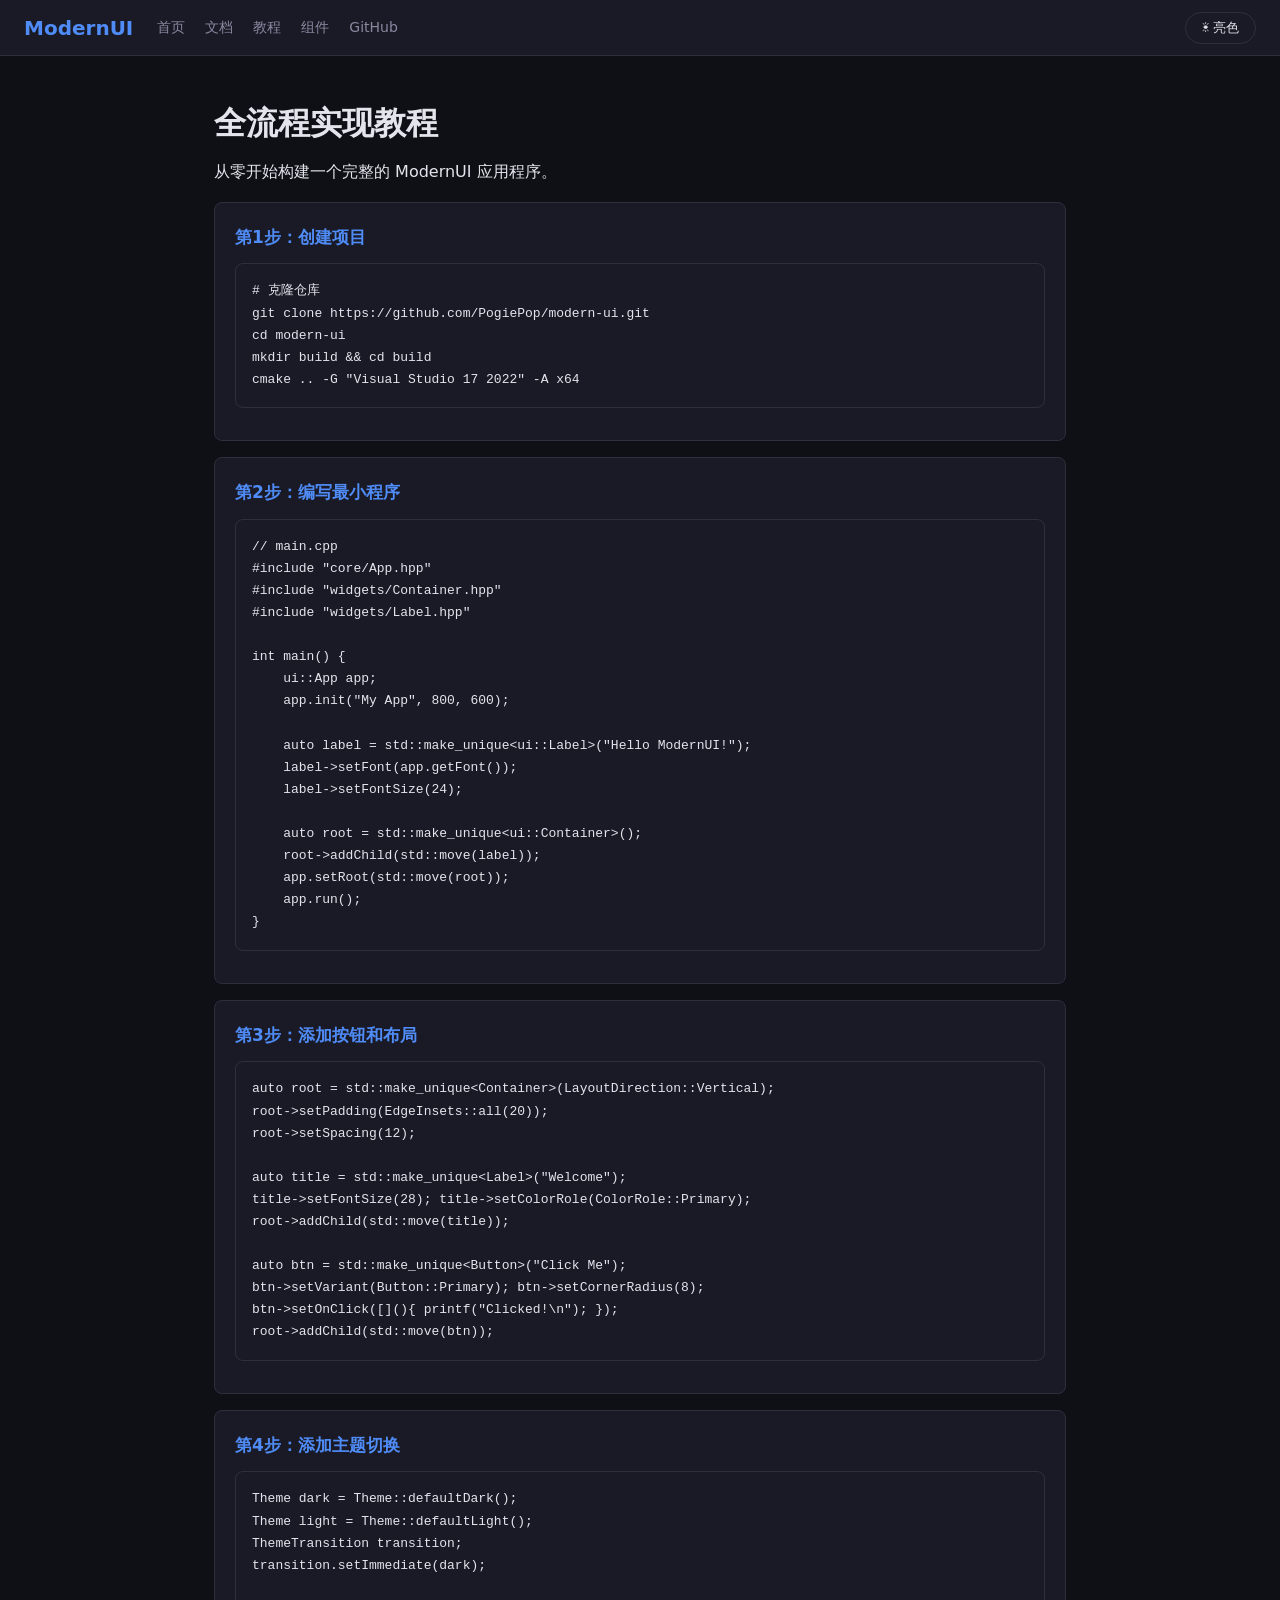
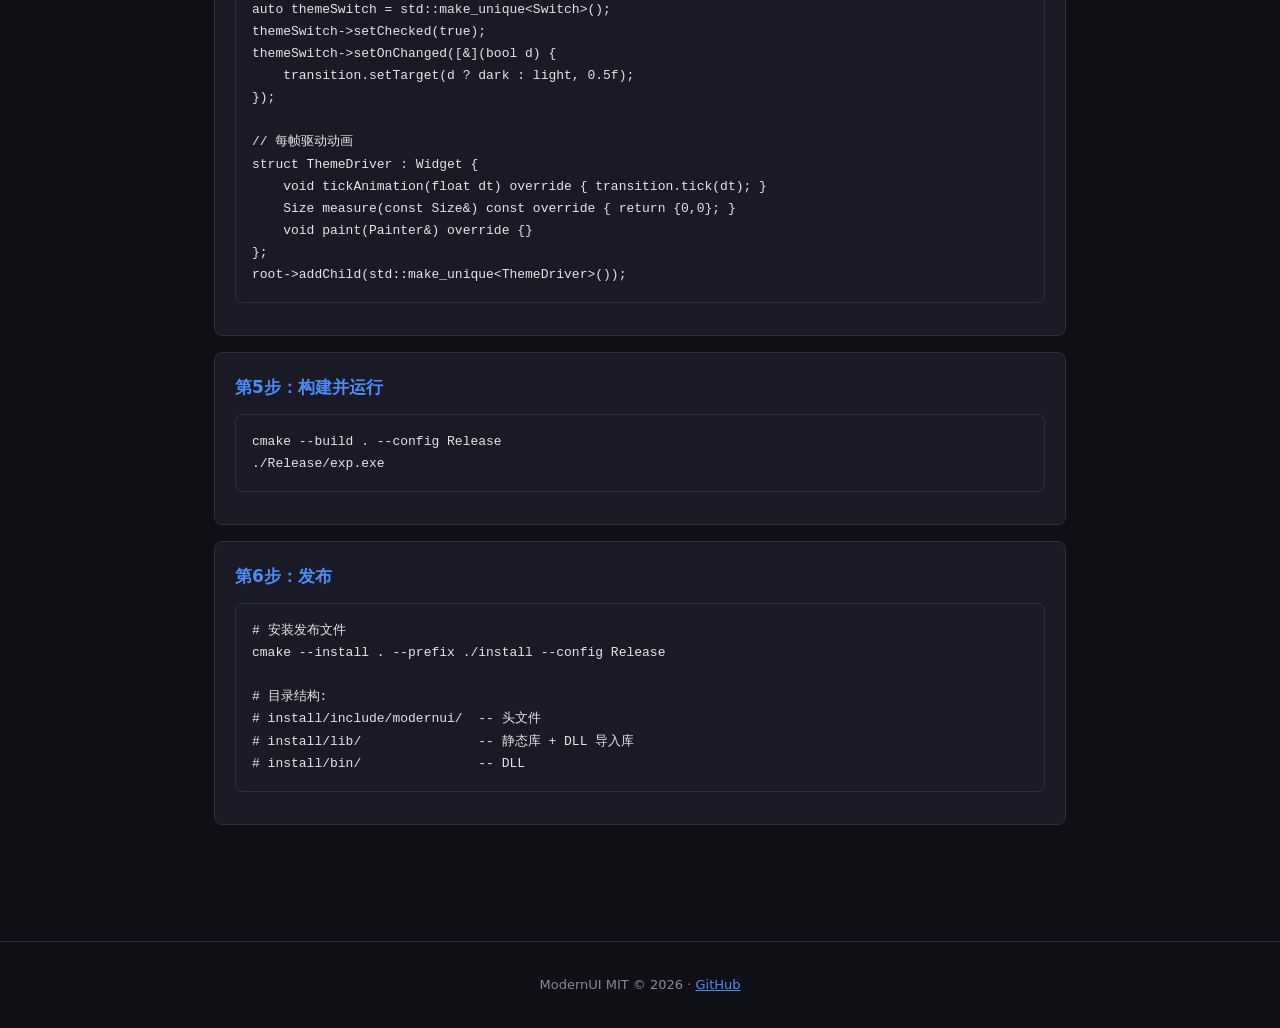
==== docs/tutorial.html @ a2fe8abb "v2.0: Full Chinese docs, Config class, ThreadPool, CMake install targets, GitHub Pages site - Config" ====
<!DOCTYPE html><html lang="zh-CN"><head><meta charset="UTF-8"><meta name="viewport" content="width=device-width,initial-scale=1.0"><title>教程 — ModernUI</title>
<style>:root{--bg:#0F0F16;--surface:#1A1A26;--border:#2E2E3E;--text:#E4E4EC;--text2:#8888A0;--primary:#4F8CF7;--accent:#A78BFA;--success:#34D399;--radius:8px;--transition:0.4s}[data-theme="light"]{--bg:#F8FAFC;--surface:#fff;--border:#CBD5E1;--text:#0F172A;--text2:#475569;--primary:#3B82F6;--accent:#8B5CF6;--success:#10B981}*{margin:0;padding:0;box-sizing:border-box;transition:background var(--transition),color var(--transition)}body{font-family:'Segoe UI',system-ui;background:var(--bg);color:var(--text);line-height:1.7}a{color:var(--primary)}nav{background:var(--surface);border-bottom:1px solid var(--border);padding:0 24px;display:flex;align-items:center;height:56px;gap:24px;position:sticky;top:0;z-index:100}nav .logo{font-size:20px;font-weight:700;color:var(--primary)}nav .links{display:flex;gap:20px;flex:1}nav .links a{color:var(--text2);font-size:14px;font-weight:500;text-decoration:none}nav .links a:hover{color:var(--text)}nav .theme-btn{background:var(--surface);border:1px solid var(--border);color:var(--text);padding:6px 16px;border-radius:20px;cursor:pointer;font-size:13px}.content{max-width:900px;margin:0 auto;padding:40px 24px}h1{font-size:32px;margin-bottom:8px}h2{font-size:22px;margin:36px 0 12px;padding-bottom:8px;border-bottom:1px solid var(--border)}h3{font-size:17px;margin:20px 0 8px}.step{background:var(--surface);border:1px solid var(--border);border-radius:var(--radius);padding:20px;margin:16px 0}.step h3{color:var(--primary);margin-top:0}code{background:var(--surface);border:1px solid var(--border);border-radius:4px;padding:2px 6px;font-size:13px}pre{background:var(--surface);border:1px solid var(--border);border-radius:var(--radius);padding:16px;overflow-x:auto;margin:12px 0}pre code{background:none;border:none;padding:0}</style></head><body>
<nav><div class="logo">ModernUI</div><div class="links"><a href="index.html">首页</a><a href="docs.html">文档</a><a href="tutorial.html">教程</a><a href="components.html">组件</a><a href="https://github.com/PogiePop/modern-ui">GitHub</a></div><button class="theme-btn" onclick="toggleTheme()" id="tbtn">☀ 亮色</button></nav>

<div class="content">
<h1>全流程实现教程</h1>
<p>从零开始构建一个完整的 ModernUI 应用程序。</p>

<div class="step"><h3>第1步：创建项目</h3>
<pre><code># 克隆仓库
git clone https://github.com/PogiePop/modern-ui.git
cd modern-ui
mkdir build && cd build
cmake .. -G "Visual Studio 17 2022" -A x64</code></pre></div>

<div class="step"><h3>第2步：编写最小程序</h3>
<pre><code>// main.cpp
#include "core/App.hpp"
#include "widgets/Container.hpp"
#include "widgets/Label.hpp"

int main() {
    ui::App app;
    app.init("My App", 800, 600);

    auto label = std::make_unique&lt;ui::Label&gt;("Hello ModernUI!");
    label->setFont(app.getFont());
    label->setFontSize(24);

    auto root = std::make_unique&lt;ui::Container&gt;();
    root->addChild(std::move(label));
    app.setRoot(std::move(root));
    app.run();
}</code></pre></div>

<div class="step"><h3>第3步：添加按钮和布局</h3>
<pre><code>auto root = std::make_unique&lt;Container&gt;(LayoutDirection::Vertical);
root->setPadding(EdgeInsets::all(20));
root->setSpacing(12);

auto title = std::make_unique&lt;Label&gt;("Welcome");
title->setFontSize(28); title->setColorRole(ColorRole::Primary);
root->addChild(std::move(title));

auto btn = std::make_unique&lt;Button&gt;("Click Me");
btn->setVariant(Button::Primary); btn->setCornerRadius(8);
btn->setOnClick([](){ printf("Clicked!\n"); });
root->addChild(std::move(btn));</code></pre></div>

<div class="step"><h3>第4步：添加主题切换</h3>
<pre><code>Theme dark = Theme::defaultDark();
Theme light = Theme::defaultLight();
ThemeTransition transition;
transition.setImmediate(dark);

auto themeSwitch = std::make_unique&lt;Switch&gt;();
themeSwitch->setChecked(true);
themeSwitch->setOnChanged([&](bool d) {
    transition.setTarget(d ? dark : light, 0.5f);
});

// 每帧驱动动画
struct ThemeDriver : Widget {
    void tickAnimation(float dt) override { transition.tick(dt); }
    Size measure(const Size&) const override { return {0,0}; }
    void paint(Painter&) override {}
};
root->addChild(std::make_unique&lt;ThemeDriver&gt;());</code></pre></div>

<div class="step"><h3>第5步：构建并运行</h3>
<pre><code>cmake --build . --config Release
./Release/exp.exe</code></pre></div>

<div class="step"><h3>第6步：发布</h3>
<pre><code># 安装发布文件
cmake --install . --prefix ./install --config Release

# 目录结构:
# install/include/modernui/  -- 头文件
# install/lib/               -- 静态库 + DLL 导入库
# install/bin/               -- DLL</code></pre></div>
</div>

<footer style="border-top:1px solid var(--border);padding:32px;text-align:center;color:var(--text2);font-size:13px;margin-top:60px">ModernUI MIT &copy; 2026 · <a href="https://github.com/PogiePop/modern-ui">GitHub</a></footer>
<script>function toggleTheme(){var h=document.documentElement;var d=h.getAttribute('data-theme')!=='light';h.setAttribute('data-theme',d?'light':'');document.getElementById('tbtn').textContent=d?'☾ 暗色':'☀ 亮色';localStorage.setItem('theme',d?'light':'dark')}(function(){if(localStorage.getItem('theme')==='light'){document.documentElement.setAttribute('data-theme','light');document.getElementById('tbtn').textContent='☾ 暗色'}})();</script>
</body></html>
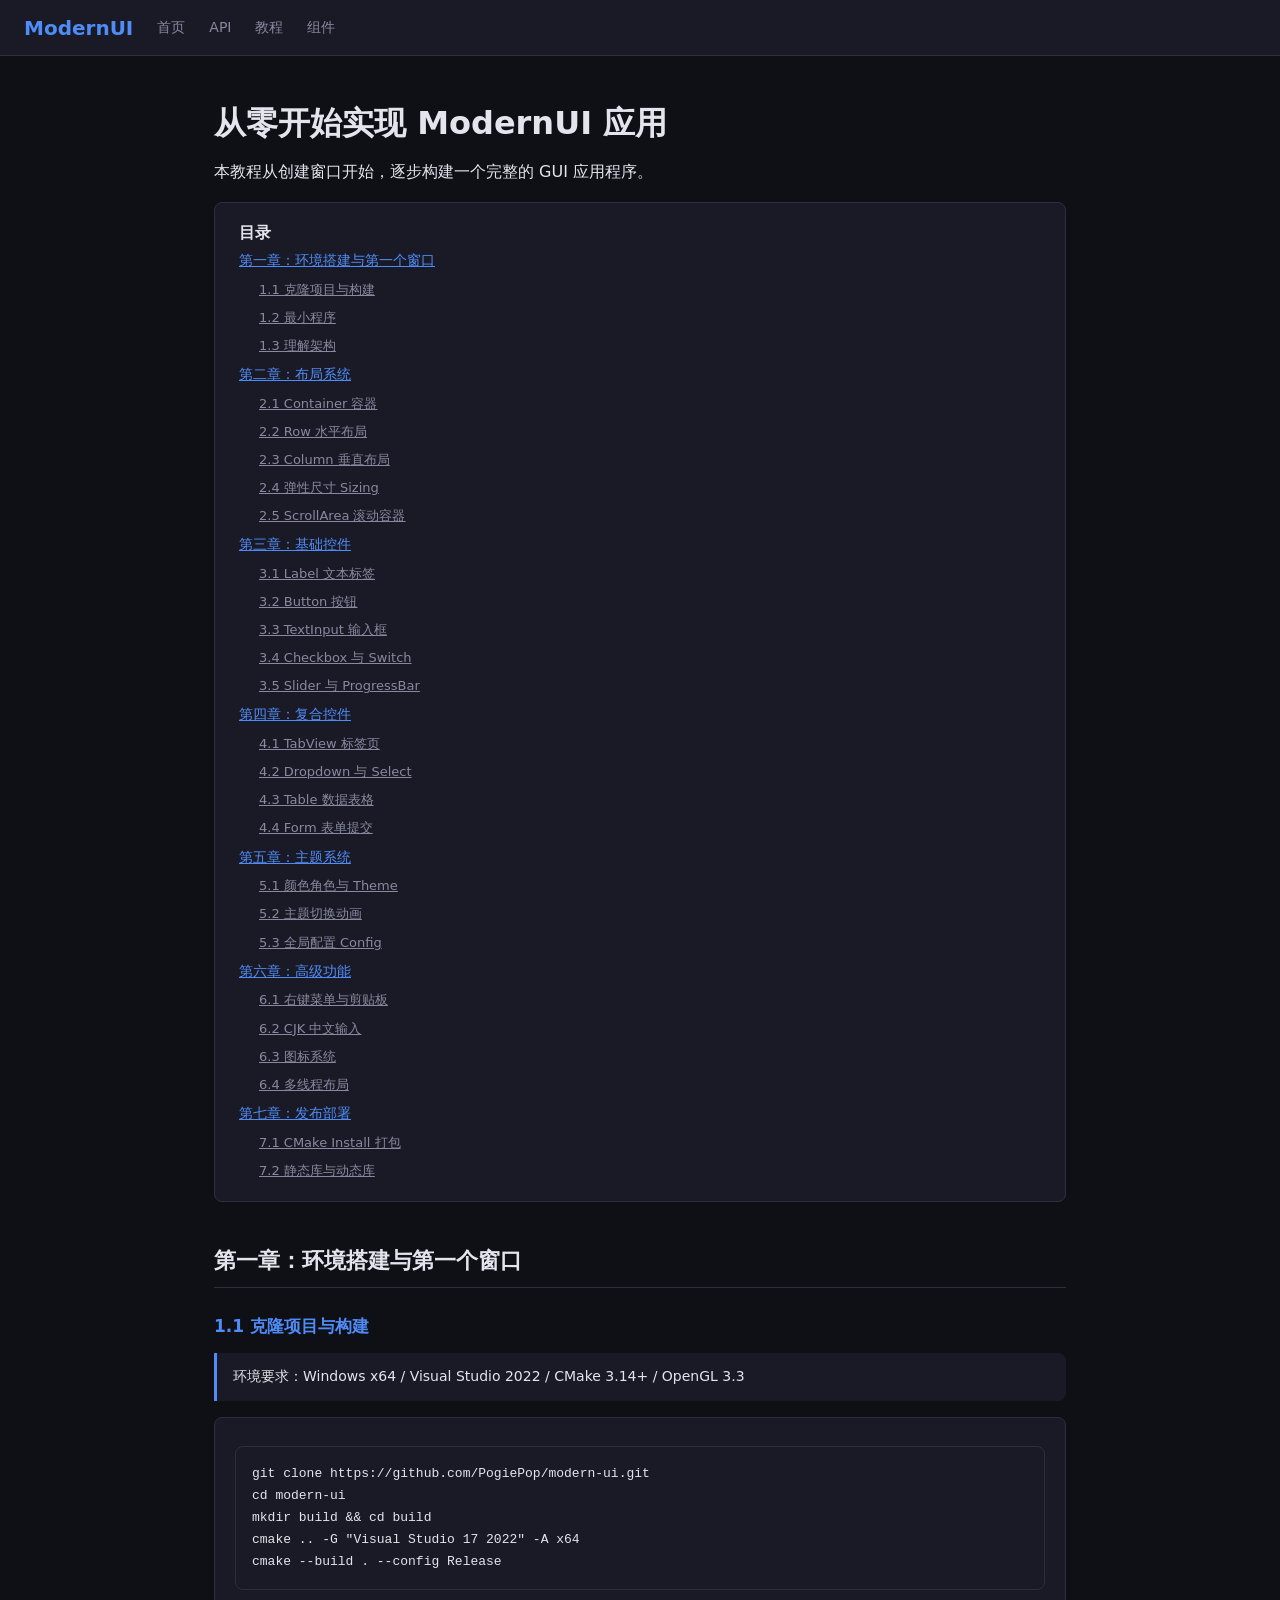
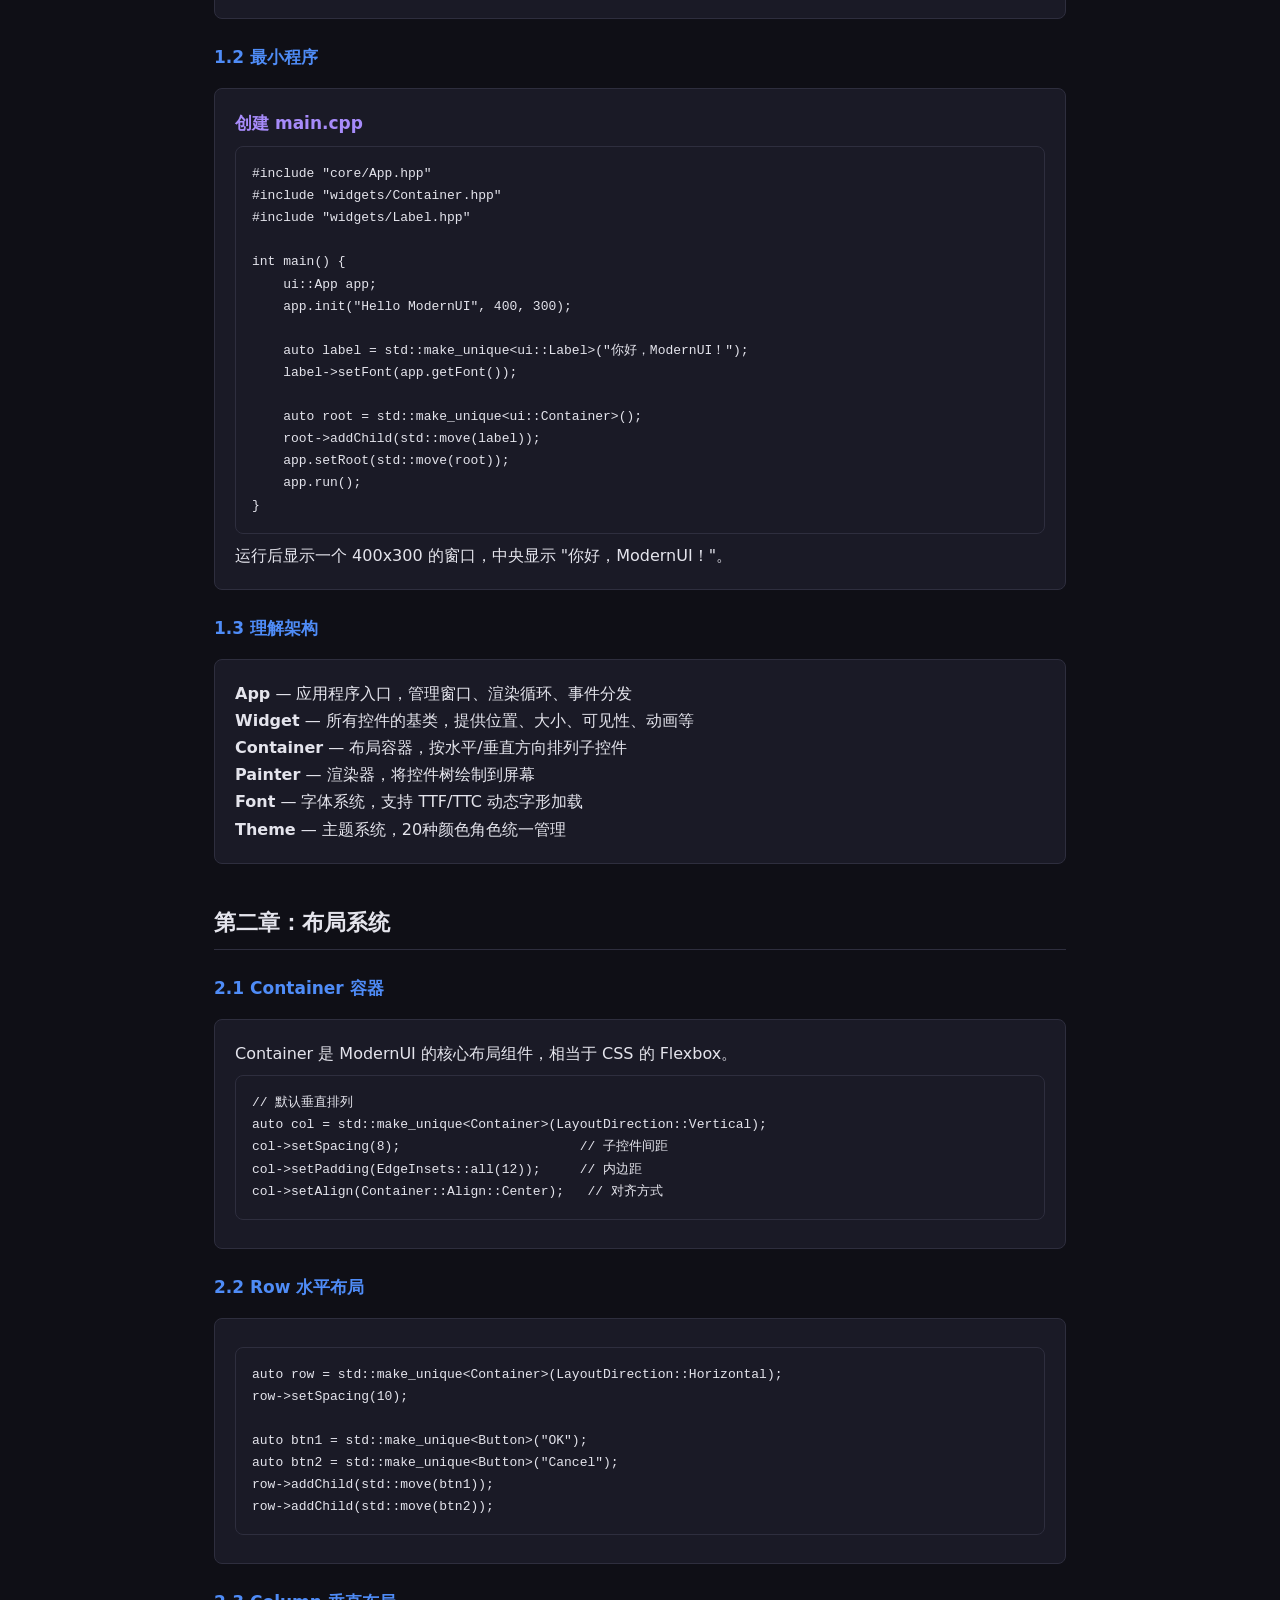
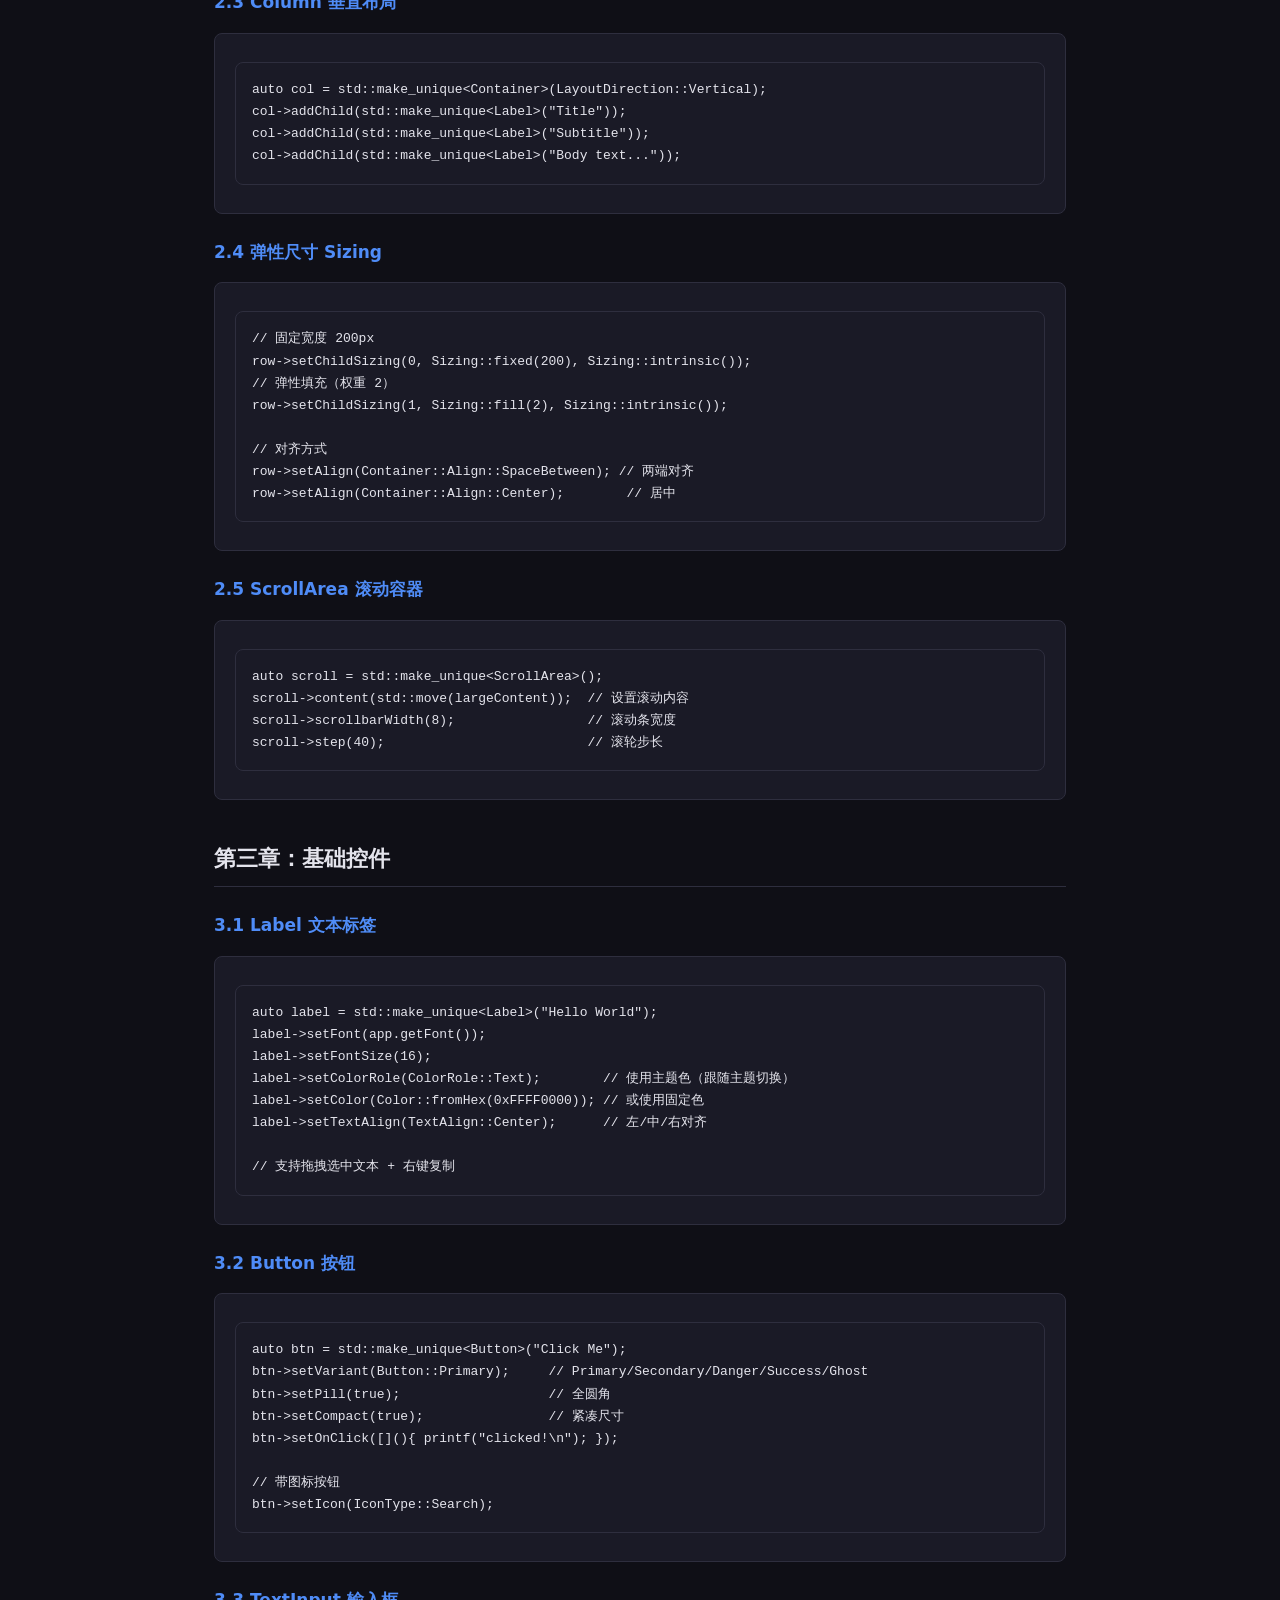
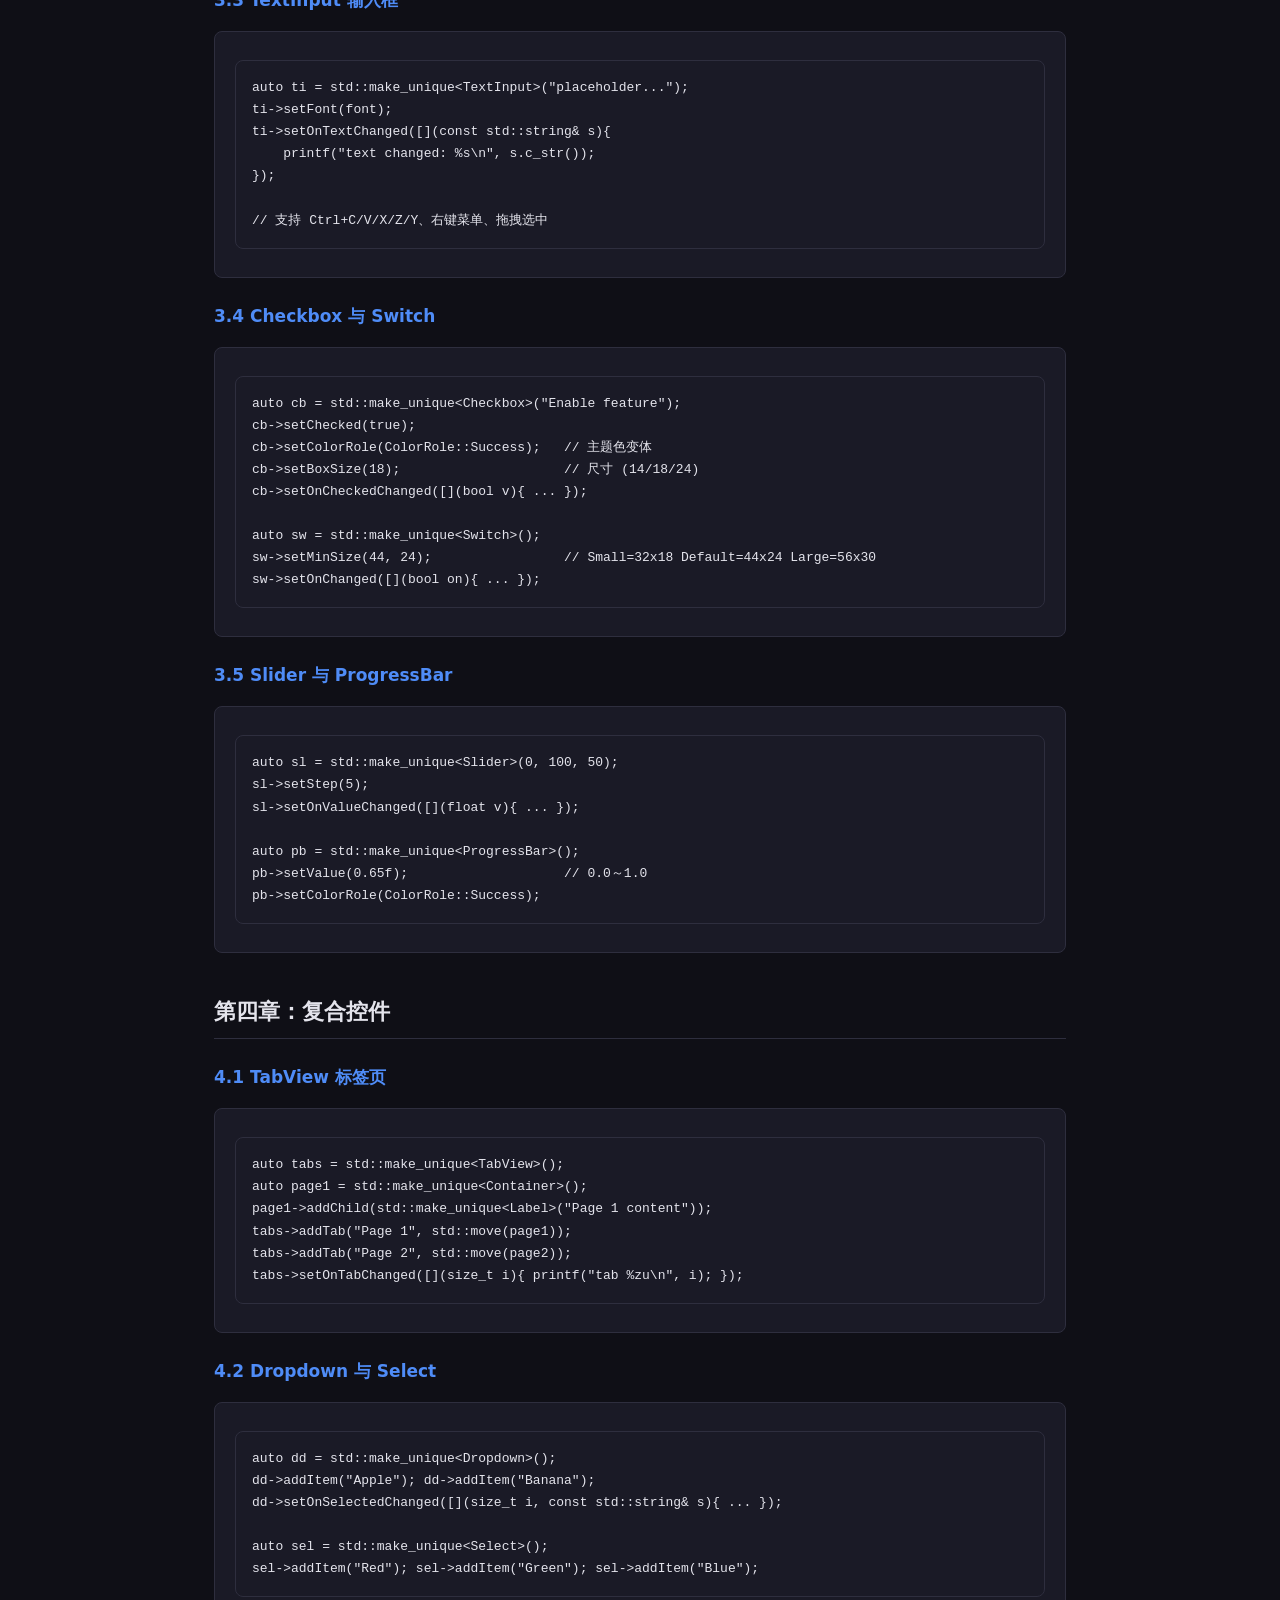
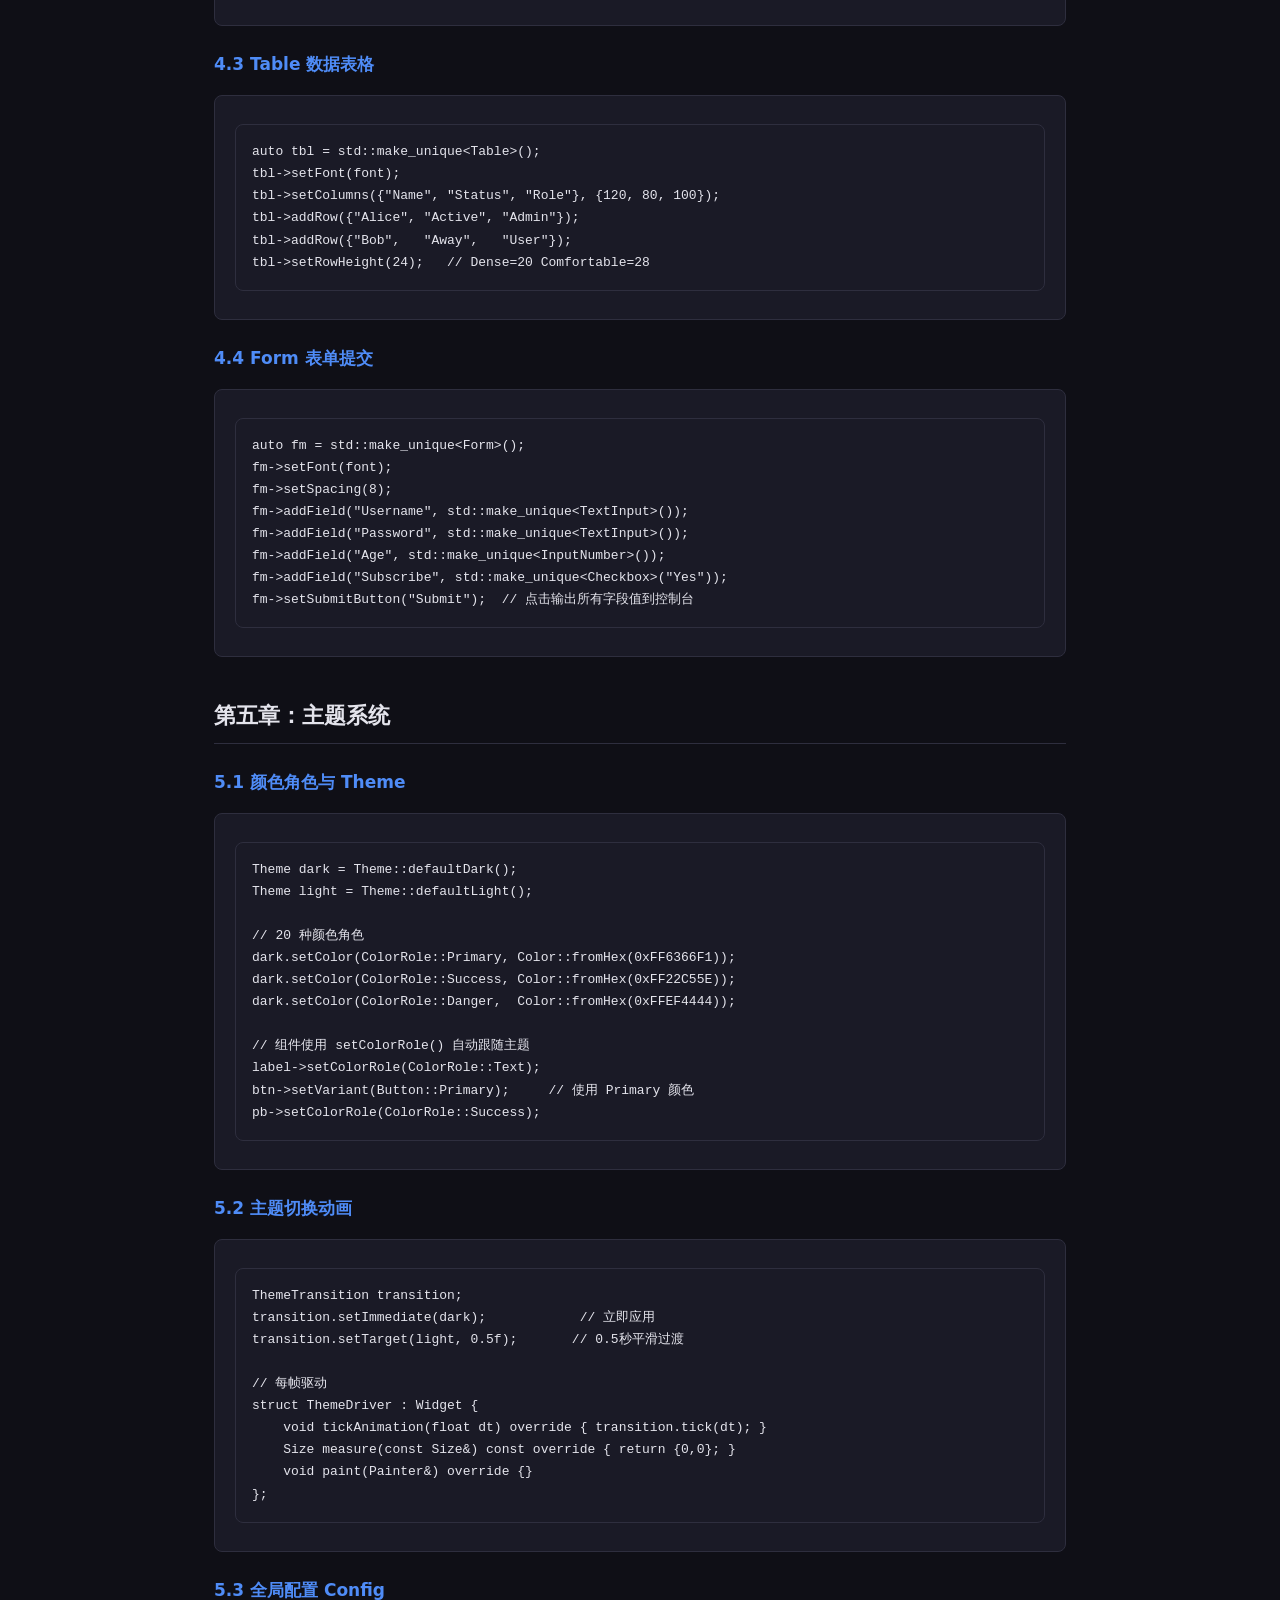
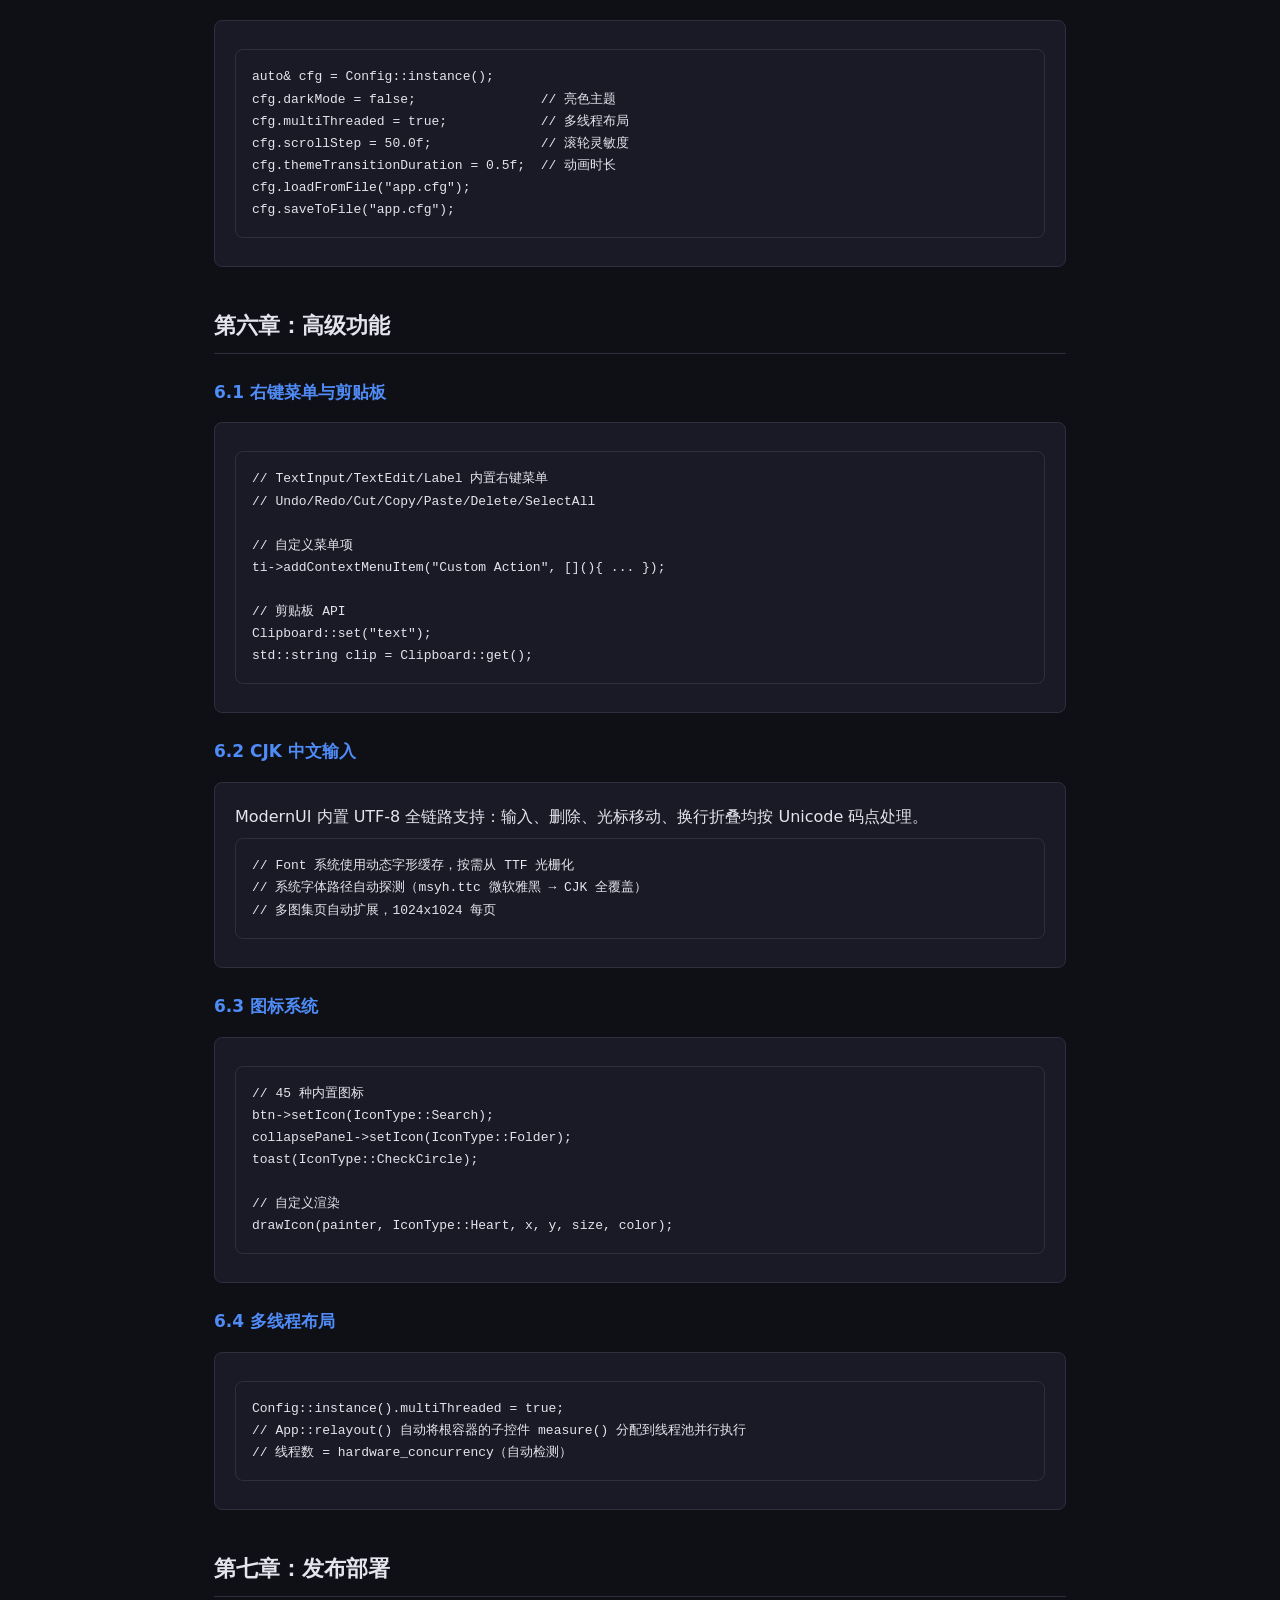
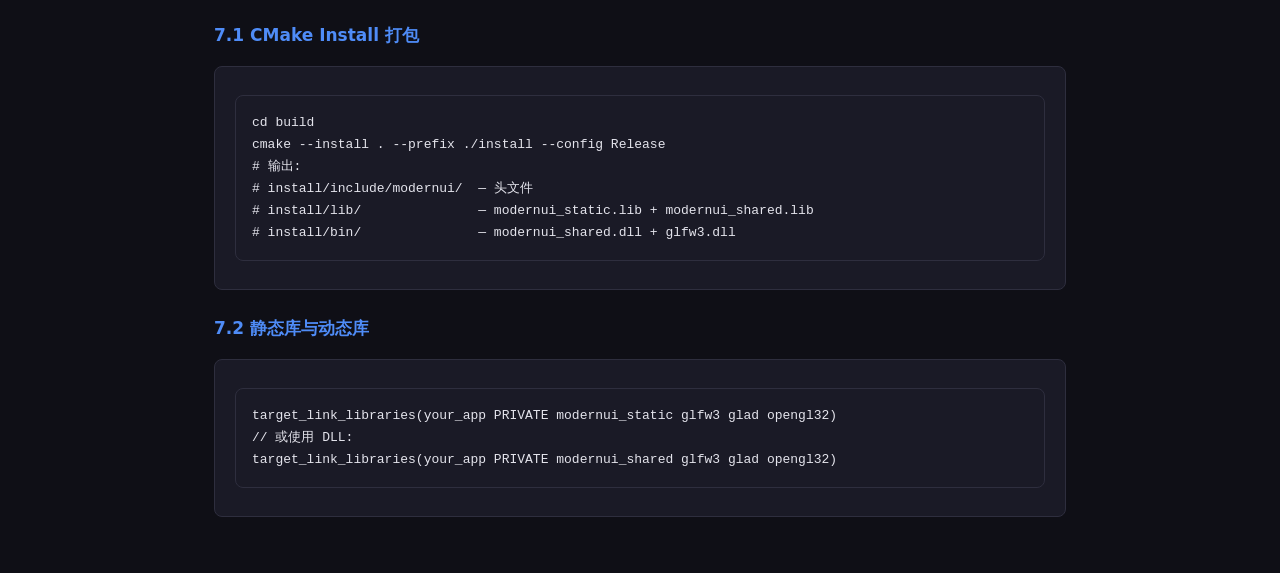
==== commit 262eb036: "docs: complete API reference + from-scratch tutorial with TOC, all Chinese" ====
--- a/docs/tutorial.html
+++ b/docs/tutorial.html
@@ -1,86 +1,356 @@
-<!DOCTYPE html><html lang="zh-CN"><head><meta charset="UTF-8"><meta name="viewport" content="width=device-width,initial-scale=1.0"><title>教程 — ModernUI</title>
-<style>:root{--bg:#0F0F16;--surface:#1A1A26;--border:#2E2E3E;--text:#E4E4EC;--text2:#8888A0;--primary:#4F8CF7;--accent:#A78BFA;--success:#34D399;--radius:8px;--transition:0.4s}[data-theme="light"]{--bg:#F8FAFC;--surface:#fff;--border:#CBD5E1;--text:#0F172A;--text2:#475569;--primary:#3B82F6;--accent:#8B5CF6;--success:#10B981}*{margin:0;padding:0;box-sizing:border-box;transition:background var(--transition),color var(--transition)}body{font-family:'Segoe UI',system-ui;background:var(--bg);color:var(--text);line-height:1.7}a{color:var(--primary)}nav{background:var(--surface);border-bottom:1px solid var(--border);padding:0 24px;display:flex;align-items:center;height:56px;gap:24px;position:sticky;top:0;z-index:100}nav .logo{font-size:20px;font-weight:700;color:var(--primary)}nav .links{display:flex;gap:20px;flex:1}nav .links a{color:var(--text2);font-size:14px;font-weight:500;text-decoration:none}nav .links a:hover{color:var(--text)}nav .theme-btn{background:var(--surface);border:1px solid var(--border);color:var(--text);padding:6px 16px;border-radius:20px;cursor:pointer;font-size:13px}.content{max-width:900px;margin:0 auto;padding:40px 24px}h1{font-size:32px;margin-bottom:8px}h2{font-size:22px;margin:36px 0 12px;padding-bottom:8px;border-bottom:1px solid var(--border)}h3{font-size:17px;margin:20px 0 8px}.step{background:var(--surface);border:1px solid var(--border);border-radius:var(--radius);padding:20px;margin:16px 0}.step h3{color:var(--primary);margin-top:0}code{background:var(--surface);border:1px solid var(--border);border-radius:4px;padding:2px 6px;font-size:13px}pre{background:var(--surface);border:1px solid var(--border);border-radius:var(--radius);padding:16px;overflow-x:auto;margin:12px 0}pre code{background:none;border:none;padding:0}</style></head><body>
-<nav><div class="logo">ModernUI</div><div class="links"><a href="index.html">首页</a><a href="docs.html">文档</a><a href="tutorial.html">教程</a><a href="components.html">组件</a><a href="https://github.com/PogiePop/modern-ui">GitHub</a></div><button class="theme-btn" onclick="toggleTheme()" id="tbtn">☀ 亮色</button></nav>
-
-<div class="content">
-<h1>全流程实现教程</h1>
-<p>从零开始构建一个完整的 ModernUI 应用程序。</p>
-
-<div class="step"><h3>第1步：创建项目</h3>
-<pre><code># 克隆仓库
-git clone https://github.com/PogiePop/modern-ui.git
+<!DOCTYPE html><html lang="zh-CN"><head><meta charset="UTF-8"><meta name="viewport" content="width=device-width,initial-scale=1.0"><title>入门教程 — ModernUI</title>
+<style>:root{--bg:#0F0F16;--s:#1A1A26;--b:#2E2E3E;--t:#E4E4EC;--t2:#8888A0;--p:#4F8CF7;--a:#A78BFA;--r:8px}[data-theme="light"]{--bg:#F8FAFC;--s:#fff;--b:#CBD5E1;--t:#0F172A;--t2:#475569;--p:#3B82F6;--a:#8B5CF6}*{margin:0;padding:0;box-sizing:border-box;transition:background .4s,color .4s,border .4s}body{font-family:system-ui,sans-serif;background:var(--bg);color:var(--t);line-height:1.7}a{color:var(--p)}nav{background:var(--s);border-bottom:1px solid var(--b);padding:0 24px;display:flex;align-items:center;height:56px;gap:24px;position:sticky;top:0;z-index:100}nav .logo{font-size:20px;font-weight:700;color:var(--p)}nav a{color:var(--t2);font-size:14px;font-weight:500;text-decoration:none}nav a:hover{color:var(--t)}.wrap{max-width:900px;margin:0 auto;padding:40px 24px}h1{font-size:32px;margin-bottom:8px}h2{font-size:22px;margin:40px 0 16px;border-bottom:1px solid var(--b);padding-bottom:8px}h3{font-size:17px;margin:24px 0 8px;color:var(--p)}.toc{background:var(--s);border:1px solid var(--b);border-radius:var(--r);padding:16px 24px;margin:16px 0}.toc a{display:block;font-size:14px;padding:3px 0}.toc .l2{padding-left:20px;font-size:13px;color:var(--t2)}.step{background:var(--s);border:1px solid var(--b);border-radius:var(--r);padding:20px;margin:16px 0}.step h3{margin-top:0;color:var(--a)}pre{background:var(--s);border:1px solid var(--b);border-radius:var(--r);padding:16px;overflow-x:auto;margin:8px 0;font-size:13px}code{font-size:13px;background:var(--s);border:1px solid var(--b);border-radius:4px;padding:1px 5px}pre code{background:none;border:none;padding:0}.note{background:var(--s);border-left:3px solid var(--p);padding:12px 16px;margin:12px 0;border-radius:0 var(--r) var(--r) 0;font-size:14px}</style></head><body>
+<nav><div class="logo">ModernUI</div><a href="index.html">首页</a><a href="api.html">API</a><a href="tutorial.html">教程</a><a href="components.html">组件</a></nav>
+
+<div class="wrap">
+<h1>从零开始实现 ModernUI 应用</h1>
+<p>本教程从创建窗口开始，逐步构建一个完整的 GUI 应用程序。</p>
+
+<div class="toc">
+<strong>目录</strong>
+<a href="#ch1">第一章：环境搭建与第一个窗口</a>
+<a href="#ch1-1" class="l2">1.1 克隆项目与构建</a>
+<a href="#ch1-2" class="l2">1.2 最小程序</a>
+<a href="#ch1-3" class="l2">1.3 理解架构</a>
+<a href="#ch2">第二章：布局系统</a>
+<a href="#ch2-1" class="l2">2.1 Container 容器</a>
+<a href="#ch2-2" class="l2">2.2 Row 水平布局</a>
+<a href="#ch2-3" class="l2">2.3 Column 垂直布局</a>
+<a href="#ch2-4" class="l2">2.4 弹性尺寸 Sizing</a>
+<a href="#ch2-5" class="l2">2.5 ScrollArea 滚动容器</a>
+<a href="#ch3">第三章：基础控件</a>
+<a href="#ch3-1" class="l2">3.1 Label 文本标签</a>
+<a href="#ch3-2" class="l2">3.2 Button 按钮</a>
+<a href="#ch3-3" class="l2">3.3 TextInput 输入框</a>
+<a href="#ch3-4" class="l2">3.4 Checkbox 与 Switch</a>
+<a href="#ch3-5" class="l2">3.5 Slider 与 ProgressBar</a>
+<a href="#ch4">第四章：复合控件</a>
+<a href="#ch4-1" class="l2">4.1 TabView 标签页</a>
+<a href="#ch4-2" class="l2">4.2 Dropdown 与 Select</a>
+<a href="#ch4-3" class="l2">4.3 Table 数据表格</a>
+<a href="#ch4-4" class="l2">4.4 Form 表单提交</a>
+<a href="#ch5">第五章：主题系统</a>
+<a href="#ch5-1" class="l2">5.1 颜色角色与 Theme</a>
+<a href="#ch5-2" class="l2">5.2 主题切换动画</a>
+<a href="#ch5-3" class="l2">5.3 全局配置 Config</a>
+<a href="#ch6">第六章：高级功能</a>
+<a href="#ch6-1" class="l2">6.1 右键菜单与剪贴板</a>
+<a href="#ch6-2" class="l2">6.2 CJK 中文输入</a>
+<a href="#ch6-3" class="l2">6.3 图标系统</a>
+<a href="#ch6-4" class="l2">6.4 多线程布局</a>
+<a href="#ch7">第七章：发布部署</a>
+<a href="#ch7-1" class="l2">7.1 CMake Install 打包</a>
+<a href="#ch7-2" class="l2">7.2 静态库与动态库</a>
+</div>
+
+<!-- Chapter 1 -->
+<h2 id="ch1">第一章：环境搭建与第一个窗口</h2>
+
+<h3 id="ch1-1">1.1 克隆项目与构建</h3>
+<div class="note">环境要求：Windows x64 / Visual Studio 2022 / CMake 3.14+ / OpenGL 3.3</div>
+<div class="step">
+<pre><code>git clone https://github.com/PogiePop/modern-ui.git
 cd modern-ui
 mkdir build && cd build
-cmake .. -G "Visual Studio 17 2022" -A x64</code></pre></div>
-
-<div class="step"><h3>第2步：编写最小程序</h3>
-<pre><code>// main.cpp
-#include "core/App.hpp"
+cmake .. -G "Visual Studio 17 2022" -A x64
+cmake --build . --config Release</code></pre>
+</div>
+
+<h3 id="ch1-2">1.2 最小程序</h3>
+<div class="step">
+<h3>创建 main.cpp</h3>
+<pre><code>#include "core/App.hpp"
 #include "widgets/Container.hpp"
 #include "widgets/Label.hpp"
 
 int main() {
     ui::App app;
-    app.init("My App", 800, 600);
-
-    auto label = std::make_unique&lt;ui::Label&gt;("Hello ModernUI!");
+    app.init("Hello ModernUI", 400, 300);
+
+    auto label = std::make_unique&lt;ui::Label&gt;("你好，ModernUI！");
     label->setFont(app.getFont());
-    label->setFontSize(24);
 
     auto root = std::make_unique&lt;ui::Container&gt;();
     root->addChild(std::move(label));
     app.setRoot(std::move(root));
     app.run();
-}</code></pre></div>
-
-<div class="step"><h3>第3步：添加按钮和布局</h3>
-<pre><code>auto root = std::make_unique&lt;Container&gt;(LayoutDirection::Vertical);
-root->setPadding(EdgeInsets::all(20));
-root->setSpacing(12);
-
-auto title = std::make_unique&lt;Label&gt;("Welcome");
-title->setFontSize(28); title->setColorRole(ColorRole::Primary);
-root->addChild(std::move(title));
-
-auto btn = std::make_unique&lt;Button&gt;("Click Me");
-btn->setVariant(Button::Primary); btn->setCornerRadius(8);
-btn->setOnClick([](){ printf("Clicked!\n"); });
-root->addChild(std::move(btn));</code></pre></div>
-
-<div class="step"><h3>第4步：添加主题切换</h3>
+}</code></pre>
+<p>运行后显示一个 400x300 的窗口，中央显示 "你好，ModernUI！"。</p>
+</div>
+
+<h3 id="ch1-3">1.3 理解架构</h3>
+<div class="step">
+<p><strong>App</strong> — 应用程序入口，管理窗口、渲染循环、事件分发</p>
+<p><strong>Widget</strong> — 所有控件的基类，提供位置、大小、可见性、动画等</p>
+<p><strong>Container</strong> — 布局容器，按水平/垂直方向排列子控件</p>
+<p><strong>Painter</strong> — 渲染器，将控件树绘制到屏幕</p>
+<p><strong>Font</strong> — 字体系统，支持 TTF/TTC 动态字形加载</p>
+<p><strong>Theme</strong> — 主题系统，20种颜色角色统一管理</p>
+</div>
+
+<!-- Chapter 2 -->
+<h2 id="ch2">第二章：布局系统</h2>
+
+<h3 id="ch2-1">2.1 Container 容器</h3>
+<div class="step">
+<p>Container 是 ModernUI 的核心布局组件，相当于 CSS 的 Flexbox。</p>
+<pre><code>// 默认垂直排列
+auto col = std::make_unique&lt;Container&gt;(LayoutDirection::Vertical);
+col->setSpacing(8);                       // 子控件间距
+col->setPadding(EdgeInsets::all(12));     // 内边距
+col->setAlign(Container::Align::Center);   // 对齐方式</code></pre>
+</div>
+
+<h3 id="ch2-2">2.2 Row 水平布局</h3>
+<div class="step">
+<pre><code>auto row = std::make_unique&lt;Container&gt;(LayoutDirection::Horizontal);
+row->setSpacing(10);
+
+auto btn1 = std::make_unique&lt;Button&gt;("OK");
+auto btn2 = std::make_unique&lt;Button&gt;("Cancel");
+row->addChild(std::move(btn1));
+row->addChild(std::move(btn2));</code></pre>
+</div>
+
+<h3 id="ch2-3">2.3 Column 垂直布局</h3>
+<div class="step">
+<pre><code>auto col = std::make_unique&lt;Container&gt;(LayoutDirection::Vertical);
+col->addChild(std::make_unique&lt;Label&gt;("Title"));
+col->addChild(std::make_unique&lt;Label&gt;("Subtitle"));
+col->addChild(std::make_unique&lt;Label&gt;("Body text..."));</code></pre>
+</div>
+
+<h3 id="ch2-4">2.4 弹性尺寸 Sizing</h3>
+<div class="step">
+<pre><code>// 固定宽度 200px
+row->setChildSizing(0, Sizing::fixed(200), Sizing::intrinsic());
+// 弹性填充（权重 2）
+row->setChildSizing(1, Sizing::fill(2), Sizing::intrinsic());
+
+// 对齐方式
+row->setAlign(Container::Align::SpaceBetween); // 两端对齐
+row->setAlign(Container::Align::Center);        // 居中</code></pre>
+</div>
+
+<h3 id="ch2-5">2.5 ScrollArea 滚动容器</h3>
+<div class="step">
+<pre><code>auto scroll = std::make_unique&lt;ScrollArea&gt;();
+scroll->content(std::move(largeContent));  // 设置滚动内容
+scroll->scrollbarWidth(8);                 // 滚动条宽度
+scroll->step(40);                          // 滚轮步长</code></pre>
+</div>
+
+<!-- Chapter 3 -->
+<h2 id="ch3">第三章：基础控件</h2>
+
+<h3 id="ch3-1">3.1 Label 文本标签</h3>
+<div class="step">
+<pre><code>auto label = std::make_unique&lt;Label&gt;("Hello World");
+label->setFont(app.getFont());
+label->setFontSize(16);
+label->setColorRole(ColorRole::Text);        // 使用主题色（跟随主题切换）
+label->setColor(Color::fromHex(0xFFFF0000)); // 或使用固定色
+label->setTextAlign(TextAlign::Center);      // 左/中/右对齐
+
+// 支持拖拽选中文本 + 右键复制</code></pre>
+</div>
+
+<h3 id="ch3-2">3.2 Button 按钮</h3>
+<div class="step">
+<pre><code>auto btn = std::make_unique&lt;Button&gt;("Click Me");
+btn->setVariant(Button::Primary);     // Primary/Secondary/Danger/Success/Ghost
+btn->setPill(true);                   // 全圆角
+btn->setCompact(true);                // 紧凑尺寸
+btn->setOnClick([](){ printf("clicked!\n"); });
+
+// 带图标按钮
+btn->setIcon(IconType::Search);</code></pre>
+</div>
+
+<h3 id="ch3-3">3.3 TextInput 输入框</h3>
+<div class="step">
+<pre><code>auto ti = std::make_unique&lt;TextInput&gt;("placeholder...");
+ti->setFont(font);
+ti->setOnTextChanged([](const std::string& s){
+    printf("text changed: %s\n", s.c_str());
+});
+
+// 支持 Ctrl+C/V/X/Z/Y、右键菜单、拖拽选中</code></pre>
+</div>
+
+<h3 id="ch3-4">3.4 Checkbox 与 Switch</h3>
+<div class="step">
+<pre><code>auto cb = std::make_unique&lt;Checkbox&gt;("Enable feature");
+cb->setChecked(true);
+cb->setColorRole(ColorRole::Success);   // 主题色变体
+cb->setBoxSize(18);                     // 尺寸 (14/18/24)
+cb->setOnCheckedChanged([](bool v){ ... });
+
+auto sw = std::make_unique&lt;Switch&gt;();
+sw->setMinSize(44, 24);                 // Small=32x18 Default=44x24 Large=56x30
+sw->setOnChanged([](bool on){ ... });</code></pre>
+</div>
+
+<h3 id="ch3-5">3.5 Slider 与 ProgressBar</h3>
+<div class="step">
+<pre><code>auto sl = std::make_unique&lt;Slider&gt;(0, 100, 50);
+sl->setStep(5);
+sl->setOnValueChanged([](float v){ ... });
+
+auto pb = std::make_unique&lt;ProgressBar&gt;();
+pb->setValue(0.65f);                    // 0.0～1.0
+pb->setColorRole(ColorRole::Success);</code></pre>
+</div>
+
+<!-- Chapter 4 -->
+<h2 id="ch4">第四章：复合控件</h2>
+
+<h3 id="ch4-1">4.1 TabView 标签页</h3>
+<div class="step">
+<pre><code>auto tabs = std::make_unique&lt;TabView&gt;();
+auto page1 = std::make_unique&lt;Container&gt;();
+page1->addChild(std::make_unique&lt;Label&gt;("Page 1 content"));
+tabs->addTab("Page 1", std::move(page1));
+tabs->addTab("Page 2", std::move(page2));
+tabs->setOnTabChanged([](size_t i){ printf("tab %zu\n", i); });</code></pre>
+</div>
+
+<h3 id="ch4-2">4.2 Dropdown 与 Select</h3>
+<div class="step">
+<pre><code>auto dd = std::make_unique&lt;Dropdown&gt;();
+dd->addItem("Apple"); dd->addItem("Banana");
+dd->setOnSelectedChanged([](size_t i, const std::string& s){ ... });
+
+auto sel = std::make_unique&lt;Select&gt;();
+sel->addItem("Red"); sel->addItem("Green"); sel->addItem("Blue");</code></pre>
+</div>
+
+<h3 id="ch4-3">4.3 Table 数据表格</h3>
+<div class="step">
+<pre><code>auto tbl = std::make_unique&lt;Table&gt;();
+tbl->setFont(font);
+tbl->setColumns({"Name", "Status", "Role"}, {120, 80, 100});
+tbl->addRow({"Alice", "Active", "Admin"});
+tbl->addRow({"Bob",   "Away",   "User"});
+tbl->setRowHeight(24);   // Dense=20 Comfortable=28</code></pre>
+</div>
+
+<h3 id="ch4-4">4.4 Form 表单提交</h3>
+<div class="step">
+<pre><code>auto fm = std::make_unique&lt;Form&gt;();
+fm->setFont(font);
+fm->setSpacing(8);
+fm->addField("Username", std::make_unique&lt;TextInput&gt;());
+fm->addField("Password", std::make_unique&lt;TextInput&gt;());
+fm->addField("Age", std::make_unique&lt;InputNumber&gt;());
+fm->addField("Subscribe", std::make_unique&lt;Checkbox&gt;("Yes"));
+fm->setSubmitButton("Submit");  // 点击输出所有字段值到控制台</code></pre>
+</div>
+
+<!-- Chapter 5 -->
+<h2 id="ch5">第五章：主题系统</h2>
+
+<h3 id="ch5-1">5.1 颜色角色与 Theme</h3>
+<div class="step">
 <pre><code>Theme dark = Theme::defaultDark();
 Theme light = Theme::defaultLight();
-ThemeTransition transition;
-transition.setImmediate(dark);
-
-auto themeSwitch = std::make_unique&lt;Switch&gt;();
-themeSwitch->setChecked(true);
-themeSwitch->setOnChanged([&](bool d) {
-    transition.setTarget(d ? dark : light, 0.5f);
-});
-
-// 每帧驱动动画
+
+// 20 种颜色角色
+dark.setColor(ColorRole::Primary, Color::fromHex(0xFF6366F1));
+dark.setColor(ColorRole::Success, Color::fromHex(0xFF22C55E));
+dark.setColor(ColorRole::Danger,  Color::fromHex(0xFFEF4444));
+
+// 组件使用 setColorRole() 自动跟随主题
+label->setColorRole(ColorRole::Text);
+btn->setVariant(Button::Primary);     // 使用 Primary 颜色
+pb->setColorRole(ColorRole::Success);</code></pre>
+</div>
+
+<h3 id="ch5-2">5.2 主题切换动画</h3>
+<div class="step">
+<pre><code>ThemeTransition transition;
+transition.setImmediate(dark);            // 立即应用
+transition.setTarget(light, 0.5f);       // 0.5秒平滑过渡
+
+// 每帧驱动
 struct ThemeDriver : Widget {
     void tickAnimation(float dt) override { transition.tick(dt); }
     Size measure(const Size&) const override { return {0,0}; }
     void paint(Painter&) override {}
-};
-root->addChild(std::make_unique&lt;ThemeDriver&gt;());</code></pre></div>
-
-<div class="step"><h3>第5步：构建并运行</h3>
-<pre><code>cmake --build . --config Release
-./Release/exp.exe</code></pre></div>
-
-<div class="step"><h3>第6步：发布</h3>
-<pre><code># 安装发布文件
+};</code></pre>
+</div>
+
+<h3 id="ch5-3">5.3 全局配置 Config</h3>
+<div class="step">
+<pre><code>auto& cfg = Config::instance();
+cfg.darkMode = false;                // 亮色主题
+cfg.multiThreaded = true;            // 多线程布局
+cfg.scrollStep = 50.0f;              // 滚轮灵敏度
+cfg.themeTransitionDuration = 0.5f;  // 动画时长
+cfg.loadFromFile("app.cfg");
+cfg.saveToFile("app.cfg");</code></pre>
+</div>
+
+<!-- Chapter 6 -->
+<h2 id="ch6">第六章：高级功能</h2>
+
+<h3 id="ch6-1">6.1 右键菜单与剪贴板</h3>
+<div class="step">
+<pre><code>// TextInput/TextEdit/Label 内置右键菜单
+// Undo/Redo/Cut/Copy/Paste/Delete/SelectAll
+
+// 自定义菜单项
+ti->addContextMenuItem("Custom Action", [](){ ... });
+
+// 剪贴板 API
+Clipboard::set("text");
+std::string clip = Clipboard::get();</code></pre>
+</div>
+
+<h3 id="ch6-2">6.2 CJK 中文输入</h3>
+<div class="step">
+<p>ModernUI 内置 UTF-8 全链路支持：输入、删除、光标移动、换行折叠均按 Unicode 码点处理。</p>
+<pre><code>// Font 系统使用动态字形缓存，按需从 TTF 光栅化
+// 系统字体路径自动探测（msyh.ttc 微软雅黑 → CJK 全覆盖）
+// 多图集页自动扩展，1024x1024 每页</code></pre>
+</div>
+
+<h3 id="ch6-3">6.3 图标系统</h3>
+<div class="step">
+<pre><code>// 45 种内置图标
+btn->setIcon(IconType::Search);
+collapsePanel->setIcon(IconType::Folder);
+toast(IconType::CheckCircle);
+
+// 自定义渲染
+drawIcon(painter, IconType::Heart, x, y, size, color);</code></pre>
+</div>
+
+<h3 id="ch6-4">6.4 多线程布局</h3>
+<div class="step">
+<pre><code>Config::instance().multiThreaded = true;
+// App::relayout() 自动将根容器的子控件 measure() 分配到线程池并行执行
+// 线程数 = hardware_concurrency（自动检测）</code></pre>
+</div>
+
+<!-- Chapter 7 -->
+<h2 id="ch7">第七章：发布部署</h2>
+
+<h3 id="ch7-1">7.1 CMake Install 打包</h3>
+<div class="step">
+<pre><code>cd build
 cmake --install . --prefix ./install --config Release
-
-# 目录结构:
-# install/include/modernui/  -- 头文件
-# install/lib/               -- 静态库 + DLL 导入库
-# install/bin/               -- DLL</code></pre></div>
-</div>
-
-<footer style="border-top:1px solid var(--border);padding:32px;text-align:center;color:var(--text2);font-size:13px;margin-top:60px">ModernUI MIT &copy; 2026 · <a href="https://github.com/PogiePop/modern-ui">GitHub</a></footer>
-<script>function toggleTheme(){var h=document.documentElement;var d=h.getAttribute('data-theme')!=='light';h.setAttribute('data-theme',d?'light':'');document.getElementById('tbtn').textContent=d?'☾ 暗色':'☀ 亮色';localStorage.setItem('theme',d?'light':'dark')}(function(){if(localStorage.getItem('theme')==='light'){document.documentElement.setAttribute('data-theme','light');document.getElementById('tbtn').textContent='☾ 暗色'}})();</script>
-</body></html>
+# 输出:
+# install/include/modernui/  — 头文件
+# install/lib/               — modernui_static.lib + modernui_shared.lib
+# install/bin/               — modernui_shared.dll + glfw3.dll</code></pre>
+</div>
+
+<h3 id="ch7-2">7.2 静态库与动态库</h3>
+<div class="step">
+<pre><code>target_link_libraries(your_app PRIVATE modernui_static glfw3 glad opengl32)
+// 或使用 DLL:
+target_link_libraries(your_app PRIVATE modernui_shared glfw3 glad opengl32)</code></pre>
+</div>
+
+</div></body></html>
